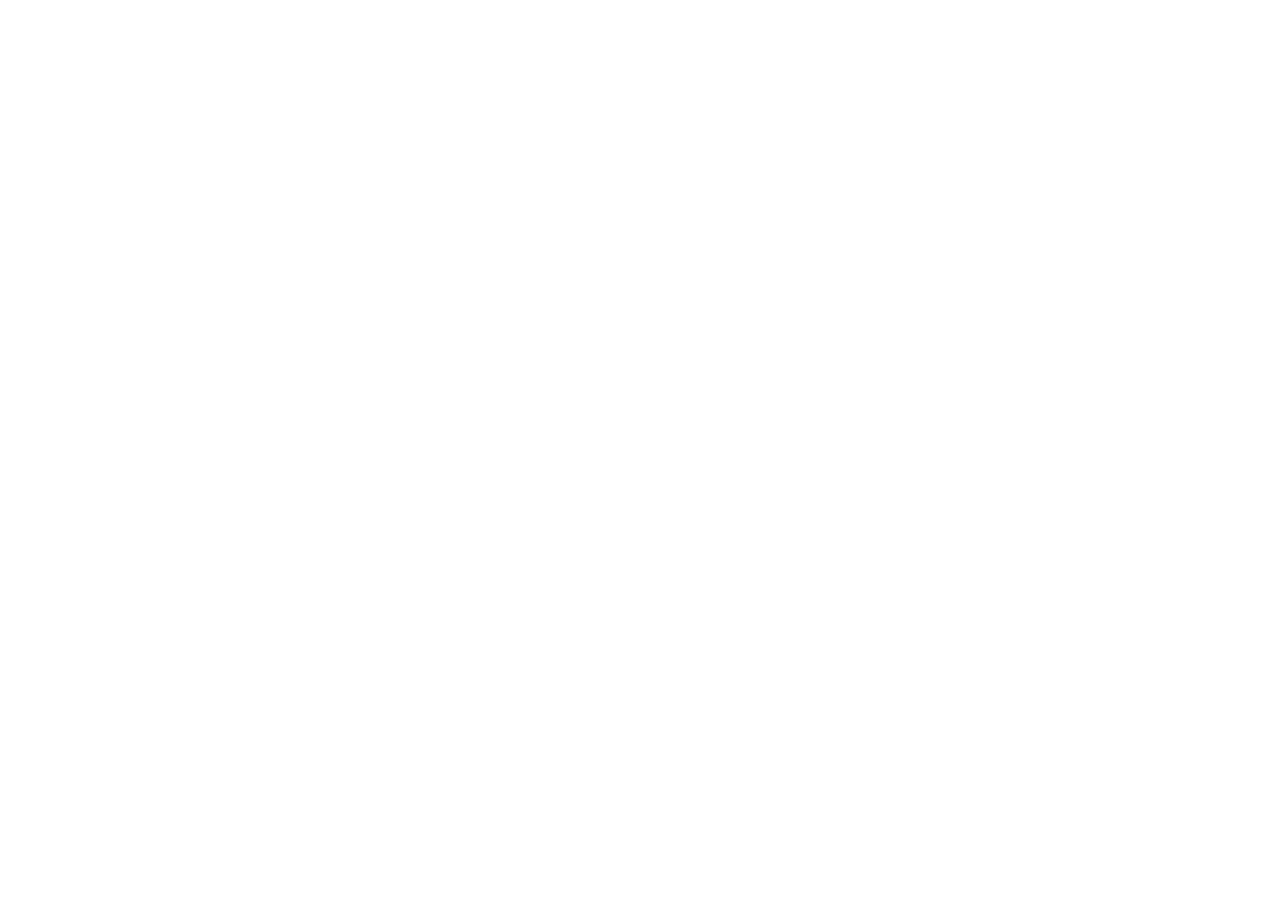
==== index.html @ 8e2c3679 "first commit" ====
<!DOCTYPE html>
<html lang="en">
<head>
    <meta charset="UTF-8">
    <meta name="viewport" content="width=device-width, initial-scale=1.0">
    <title>Document</title>
</head>
<body>
    <script src="app.js"> 
    
    </script>
</body>
</html>
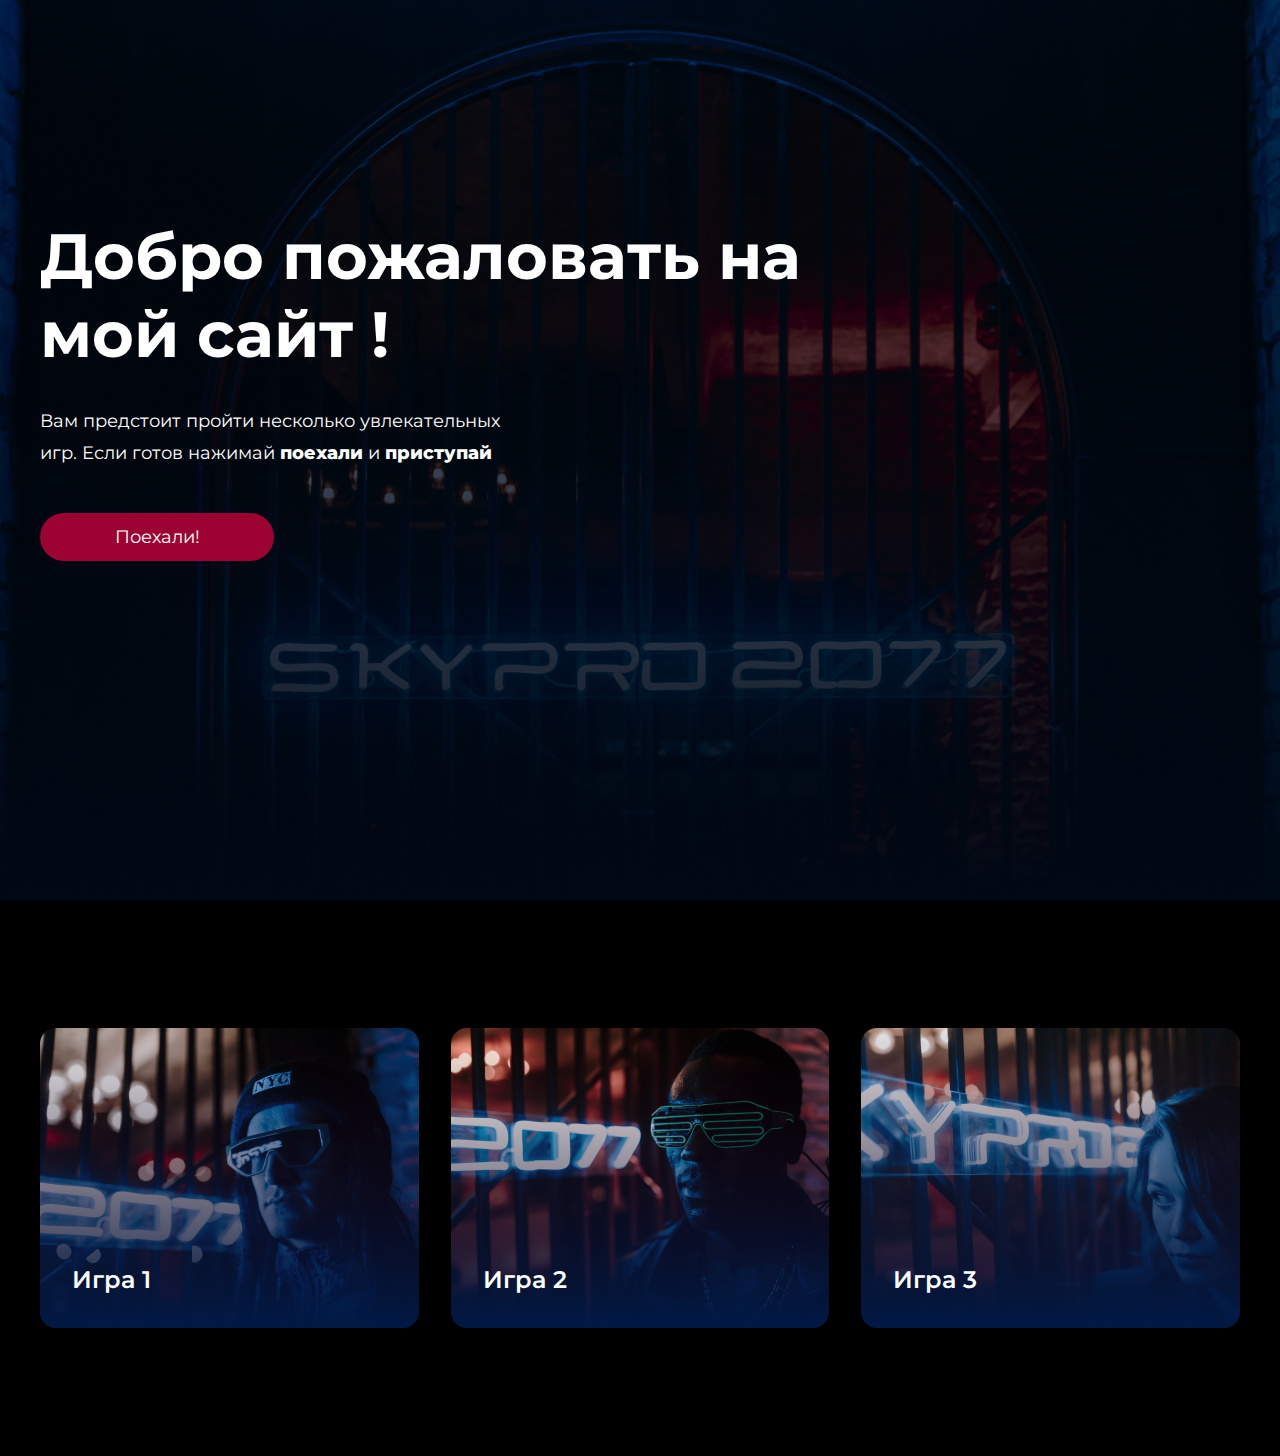
==== commit 507a5611: "Add files via upload" ====
--- a/index.html
+++ b/index.html
@@ -3,11 +3,36 @@
 <head>
     <meta charset="UTF-8">
     <meta name="viewport" content="width=device-width, initial-scale=1.0">
-    <title>Document</title>
+    <link rel="stylesheet" href="css/style.css">
+    <title>My games</title>
 </head>
 <body>
-    <script src="app.js"> 
-    
-    </script>
+    <div class="wrapper">
+        <main class="main">
+            <section class="welcome">
+                <div class="welcome__container">
+                    <h1 class="welcome__title">Добро пожаловать на мой сайт !</h1>
+                    <p class="welcome__text">Вам предстоит пройти несколько увлекательных игр. Если готов нажимай <span>поехали</span> и <span>приступай</span></p>
+                    <button class="welcome__button">Поехали!</button>
+                </div>
+            </section>
+            <section class="games">
+                <div class="games__container">
+                    <a href="#" class="games__game game">
+                        <img src="img/games/game1.png" alt="" class="game__img">
+                        <h3 class="game__title">Игра 1</h3>
+                    </a>
+                    <a href="#" class="games__game game">
+                        <img src="img/games/game2.png" alt="" class="game__img">
+                        <h3 class="game__title">Игра 2</h3>
+                    </a>
+                    <a href="#" class="games__game game">
+                        <img src="img/games/game3.png" alt="" class="game__img">
+                        <h3 class="game__title">Игра 3</h3>
+                    </a>
+                </div>
+            </section>
+        </main>
+    </div>
 </body>
 </html>--- a/css/style.css
+++ b/css/style.css
@@ -0,0 +1,156 @@
+@charset "UTF-8";
+/*Обнуление*/
+@import url("https://fonts.googleapis.com/css2?family=Montserrat:ital,wght@0,100..900;1,100..900&display=swap");
+* {
+  padding: 0;
+  margin: 0;
+  border: 0;
+}
+
+*, *:before, *:after {
+  box-sizing: border-box;
+}
+
+:focus, :active {
+  outline: none;
+}
+
+a:focus, a:active {
+  outline: none;
+}
+
+nav, footer, header, aside {
+  display: block;
+}
+
+html, body {
+  height: 100%;
+  width: 100%;
+  font-size: 100%;
+  line-height: 1;
+  font-size: 14px;
+  -ms-text-size-adjust: 100%;
+  -moz-text-size-adjust: 100%;
+  -webkit-text-size-adjust: 100%;
+}
+
+input, button, textarea {
+  font-family: inherit;
+}
+
+input::-ms-clear {
+  display: none;
+}
+
+button {
+  cursor: pointer;
+}
+
+button::-moz-focus-inner {
+  padding: 0;
+  border: 0;
+}
+
+a, a:visited {
+  text-decoration: none;
+}
+
+a:hover {
+  text-decoration: none;
+}
+
+ul li {
+  list-style: none;
+}
+
+img {
+  vertical-align: top;
+}
+
+h1, h2, h3, h4, h5, h6 {
+  font-size: inherit;
+  font-weight: inherit;
+}
+
+/*--------------------*/
+body {
+  font-family: "Montserrat";
+  color: #FFFFFF;
+}
+
+.wrapper {
+  min-height: 100%;
+  width: 100%;
+  overflow: hidden;
+  background-color: #000000;
+}
+
+[class*=__container] {
+  max-width: 1230px;
+  padding: 0px 15px;
+  margin: 0px auto;
+}
+
+.welcome {
+  padding: 217px 0px;
+  height: 100vh;
+  background: url("../img/welcome/background.jpg") 50%/cover no-repeat;
+}
+.welcome__title {
+  font-size: 64px;
+  font-weight: 700;
+  line-height: 78px;
+  letter-spacing: 0px;
+  margin: 0px 0px 32px 0px;
+  max-width: 790px;
+}
+.welcome__text {
+  font-weight: 400;
+  font-size: 18px;
+  line-height: 32px;
+  margin: 0px 0px 44px 0px;
+  letter-spacing: 0px;
+  max-width: 480px;
+}
+.welcome__text span {
+  font-weight: 800;
+}
+.welcome__button {
+  color: #FFFFFF;
+  background-color: #9C0332;
+  font-size: 18px;
+  font-weight: 400;
+  line-height: 22px;
+  letter-spacing: 0px;
+  padding: 13px 23px;
+  border-radius: 30px;
+  min-width: 234px;
+}
+
+.games {
+  padding: 128px 0px;
+}
+.games__container {
+  display: flex;
+  gap: 32px;
+}
+.games__game {
+  position: relative;
+}
+
+.game__img {
+  -o-object-fit: cover;
+  object-fit: cover;
+  max-width: 100%;
+  height: 300px;
+}
+.game__title {
+  position: absolute;
+  bottom: 32px;
+  left: 32px;
+  font-size: 24px;
+  font-weight: 600;
+  line-height: 32px;
+  letter-spacing: 0px;
+  color: #FFFFFF;
+}/*# sourceMappingURL=style.css.map */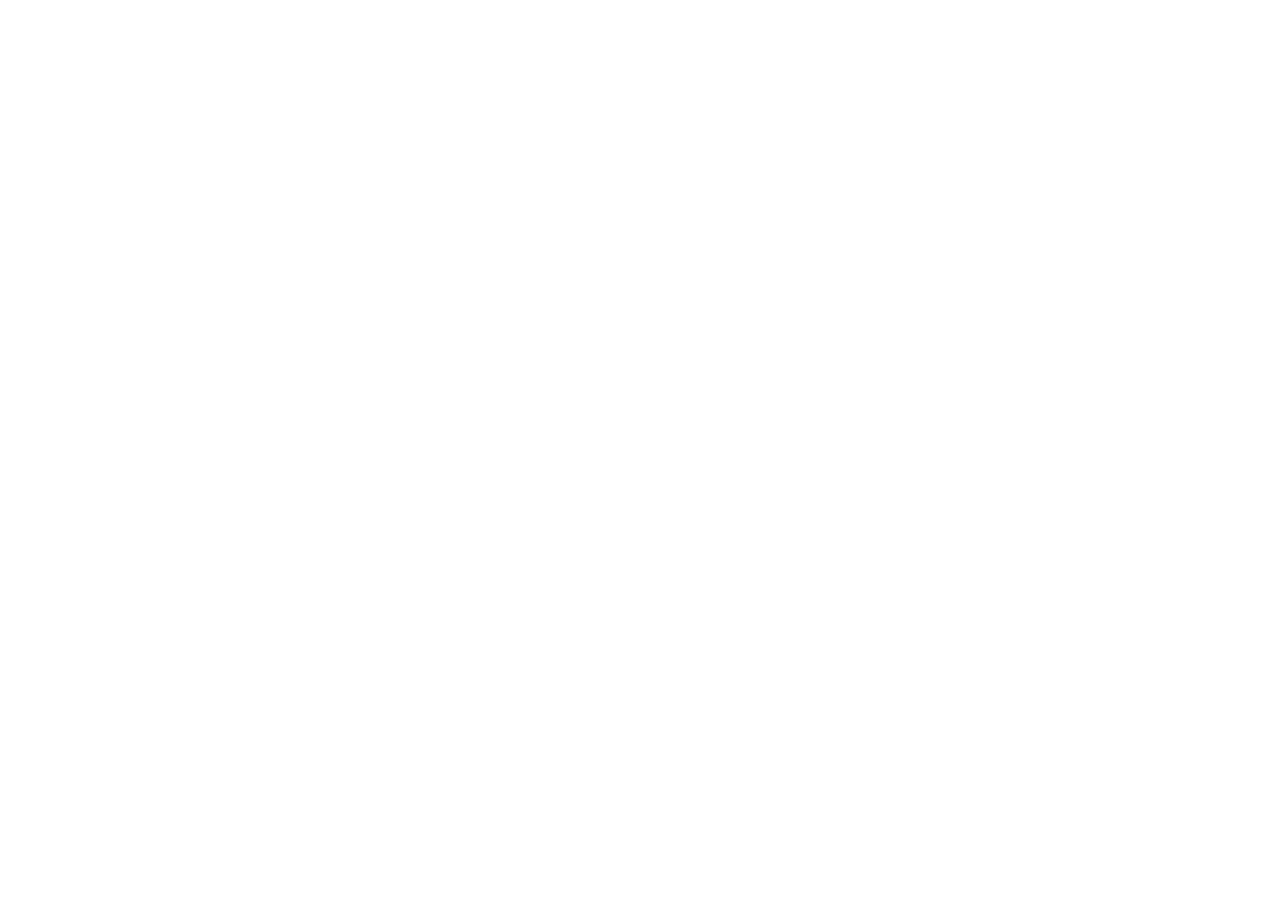
==== commit 46f30da5: "Задание 1-5 урока 2.3" ====
--- a/index.html
+++ b/index.html
@@ -1,38 +1,17 @@
-<!DOCTYPE html>
-<html lang="en">
-<head>
-    <meta charset="UTF-8">
-    <meta name="viewport" content="width=device-width, initial-scale=1.0">
-    <link rel="stylesheet" href="css/style.css">
-    <title>My games</title>
-</head>
-<body>
-    <div class="wrapper">
-        <main class="main">
-            <section class="welcome">
-                <div class="welcome__container">
-                    <h1 class="welcome__title">Добро пожаловать на мой сайт !</h1>
-                    <p class="welcome__text">Вам предстоит пройти несколько увлекательных игр. Если готов нажимай <span>поехали</span> и <span>приступай</span></p>
-                    <button class="welcome__button">Поехали!</button>
-                </div>
-            </section>
-            <section class="games">
-                <div class="games__container">
-                    <a href="#" class="games__game game">
-                        <img src="img/games/game1.png" alt="" class="game__img">
-                        <h3 class="game__title">Игра 1</h3>
-                    </a>
-                    <a href="#" class="games__game game">
-                        <img src="img/games/game2.png" alt="" class="game__img">
-                        <h3 class="game__title">Игра 2</h3>
-                    </a>
-                    <a href="#" class="games__game game">
-                        <img src="img/games/game3.png" alt="" class="game__img">
-                        <h3 class="game__title">Игра 3</h3>
-                    </a>
-                </div>
-            </section>
-        </main>
-    </div>
-</body>
-</html>+<!DOCTYPE html>
+<html lang="en">
+<head>
+    <meta charset="UTF-8">
+    <meta name="viewport" content="width=device-width, initial-scale=1.0">
+    <title>Document</title>
+    <link rel="stylesheet" href="style.css">
+</head>
+<body style = "display: block;">
+    <scrip src="app.js">
+        
+    </script>
+    
+    
+</body>
+</html>
+    